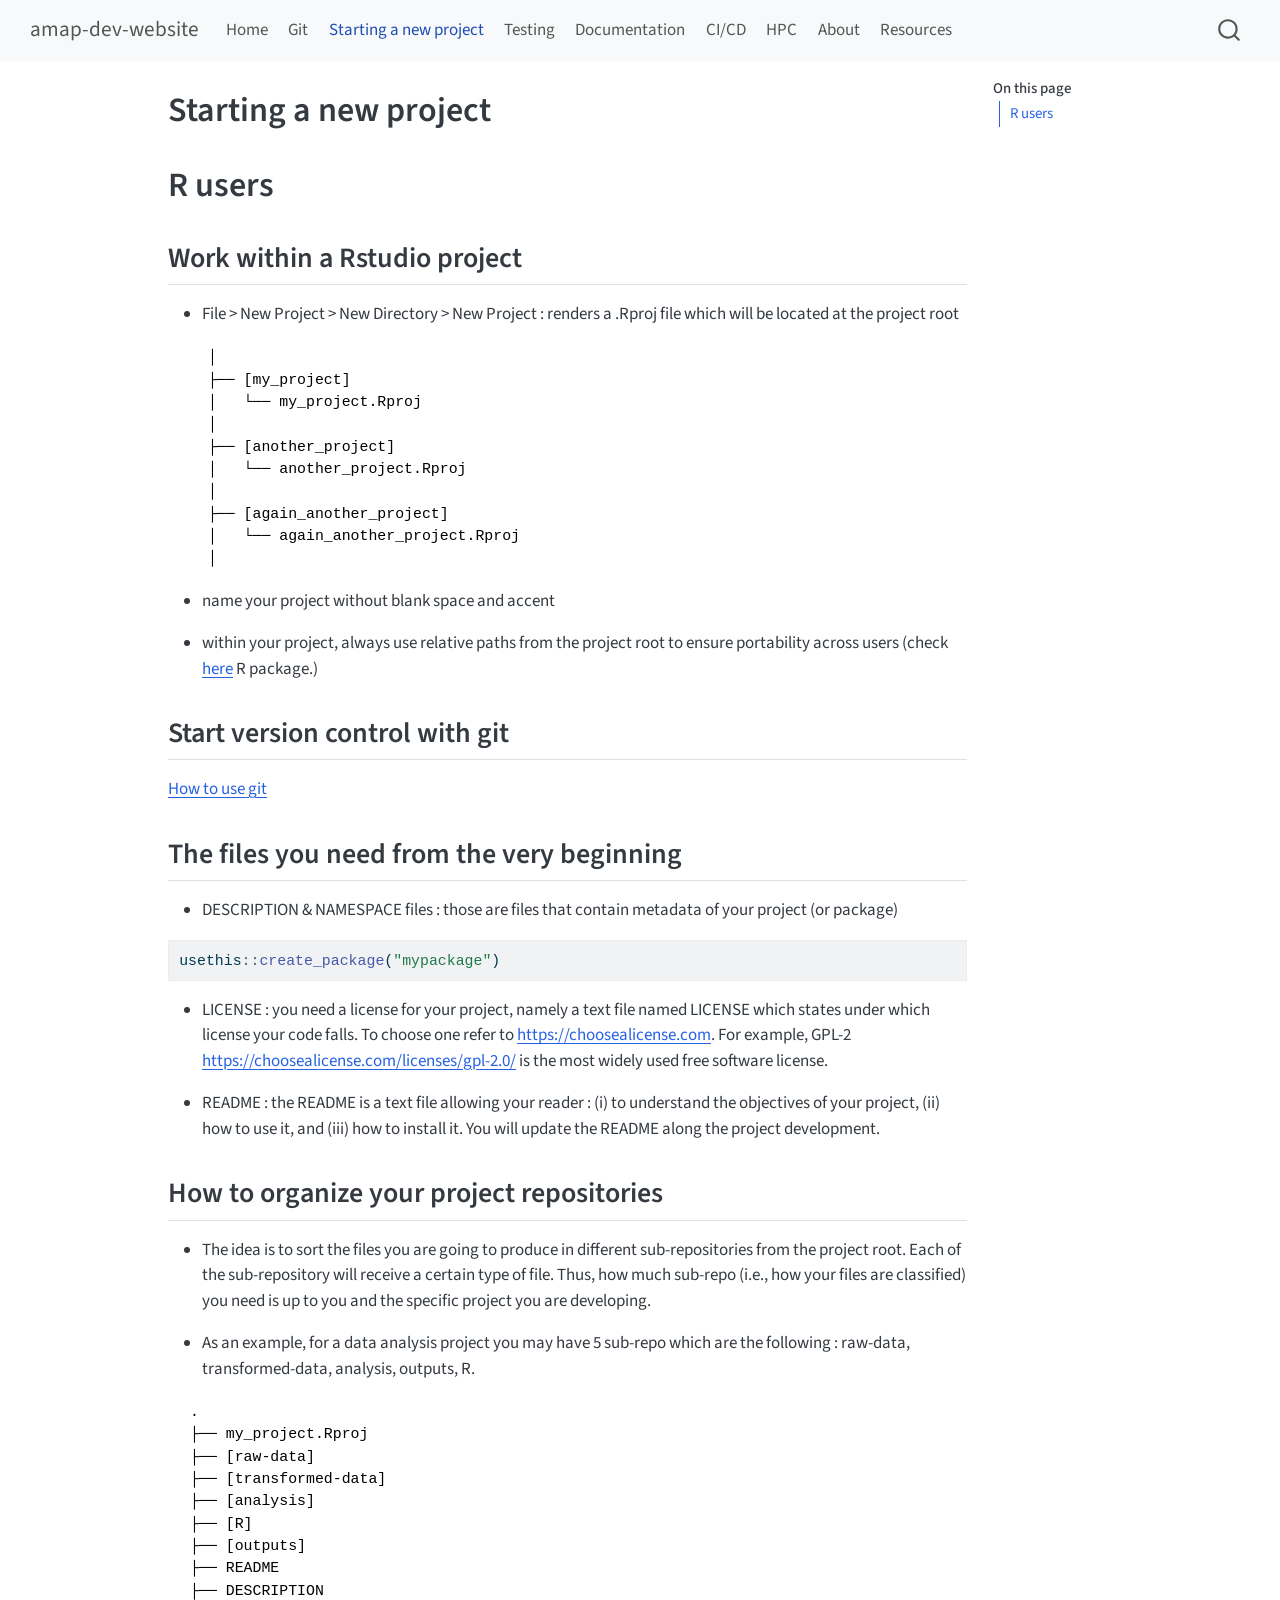
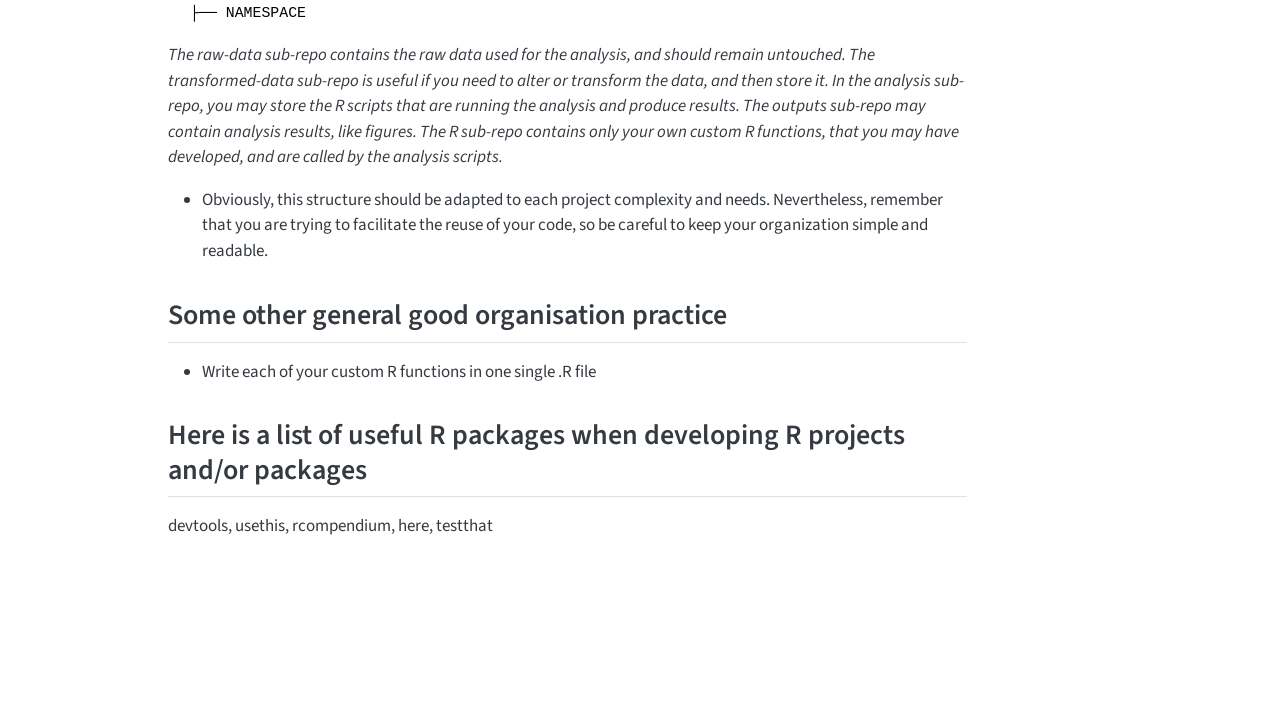
==== index.html @ e0c69004 "Built site for gh-pages" ====
<html xmlns="http://www.w3.org/1999/xhtml">    
  <head>      
    <title>Redirect to src/starting_project.html</title>      
    <meta http-equiv="refresh" content="0;URL='src/starting_project.html'" />    
  </head>    
  <body> 
  </body>  
</html>
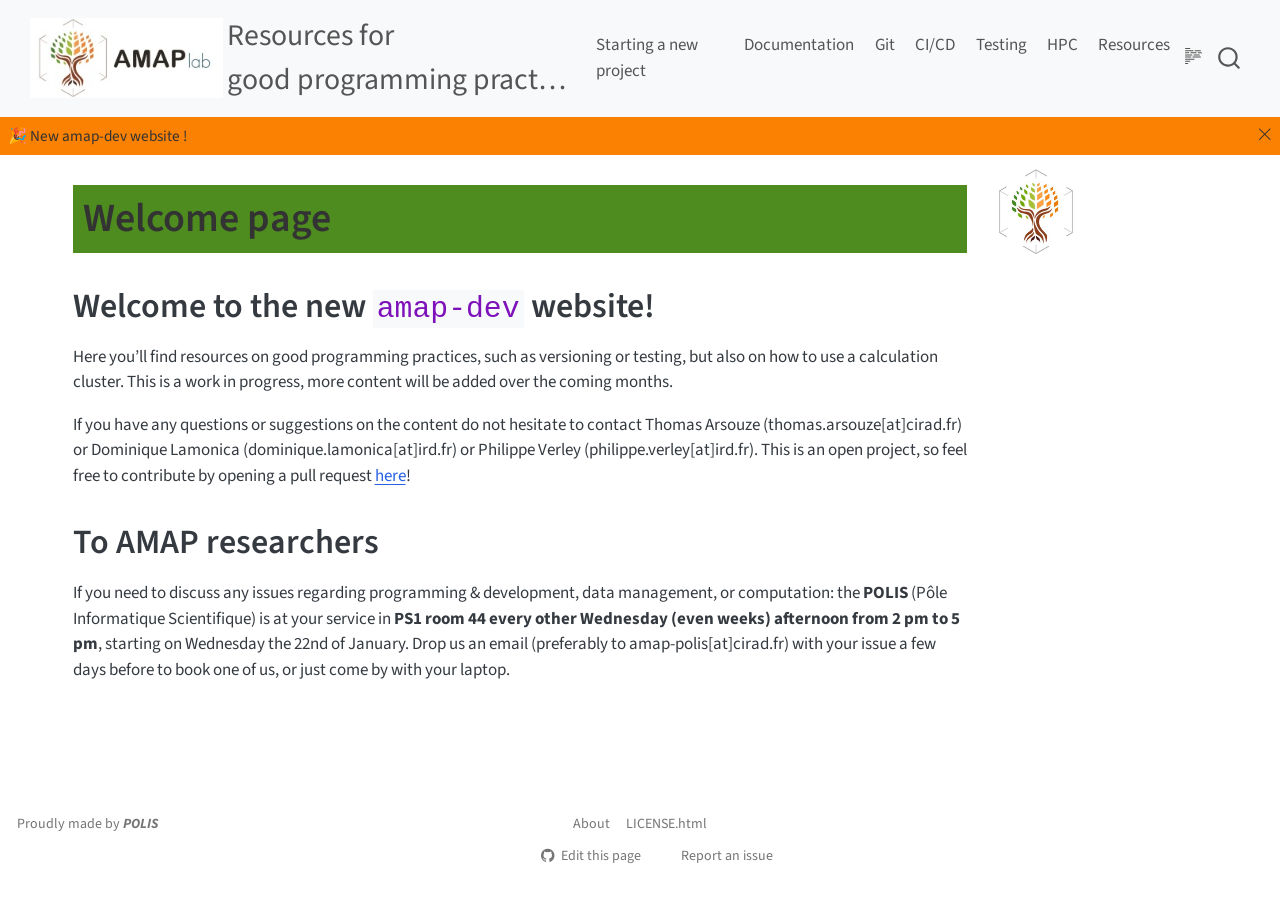
==== commit 059955f4: "Built site for gh-pages" ====
--- a/index.html
+++ b/index.html
@@ -1,8 +1,628 @@
-<html xmlns="http://www.w3.org/1999/xhtml">    
-  <head>      
-    <title>Redirect to src/starting_project.html</title>      
-    <meta http-equiv="refresh" content="0;URL='src/starting_project.html'" />    
-  </head>    
-  <body> 
-  </body>  
-</html>     
+<!DOCTYPE html>
+<html xmlns="http://www.w3.org/1999/xhtml" lang="en" xml:lang="en"><head>
+
+<meta charset="utf-8">
+<meta name="generator" content="quarto-1.6.40">
+
+<meta name="viewport" content="width=device-width, initial-scale=1.0, user-scalable=yes">
+
+
+<title>Welcome page – Resources for \
+good programming practices</title>
+<style>
+code{white-space: pre-wrap;}
+span.smallcaps{font-variant: small-caps;}
+div.columns{display: flex; gap: min(4vw, 1.5em);}
+div.column{flex: auto; overflow-x: auto;}
+div.hanging-indent{margin-left: 1.5em; text-indent: -1.5em;}
+ul.task-list{list-style: none;}
+ul.task-list li input[type="checkbox"] {
+  width: 0.8em;
+  margin: 0 0.8em 0.2em -1em; /* quarto-specific, see https://github.com/quarto-dev/quarto-cli/issues/4556 */ 
+  vertical-align: middle;
+}
+</style>
+
+
+<script src="site_libs/quarto-nav/quarto-nav.js"></script>
+<script src="site_libs/quarto-nav/headroom.min.js"></script>
+<script src="site_libs/clipboard/clipboard.min.js"></script>
+<script src="site_libs/quarto-search/autocomplete.umd.js"></script>
+<script src="site_libs/quarto-search/fuse.min.js"></script>
+<script src="site_libs/quarto-search/quarto-search.js"></script>
+<meta name="quarto:offset" content="./">
+<link href=".//src/logo_amap3.jpg" rel="icon" type="image/jpeg">
+<script src="site_libs/quarto-html/quarto.js"></script>
+<script src="site_libs/quarto-html/popper.min.js"></script>
+<script src="site_libs/quarto-html/tippy.umd.min.js"></script>
+<script src="site_libs/quarto-html/anchor.min.js"></script>
+<link href="site_libs/quarto-html/tippy.css" rel="stylesheet">
+<link href="site_libs/quarto-html/quarto-syntax-highlighting-549806ee2085284f45b00abea8c6df48.css" rel="stylesheet" id="quarto-text-highlighting-styles">
+<script src="site_libs/bootstrap/bootstrap.min.js"></script>
+<link href="site_libs/bootstrap/bootstrap-icons.css" rel="stylesheet">
+<link href="site_libs/bootstrap/bootstrap-c75bcb89907db7808f0349b764a1a524.min.css" rel="stylesheet" append-hash="true" id="quarto-bootstrap" data-mode="light">
+<script id="quarto-search-options" type="application/json">{
+  "location": "navbar",
+  "copy-button": false,
+  "collapse-after": 3,
+  "panel-placement": "end",
+  "type": "overlay",
+  "limit": 50,
+  "keyboard-shortcut": [
+    "f",
+    "/",
+    "s"
+  ],
+  "language": {
+    "search-no-results-text": "No results",
+    "search-matching-documents-text": "matching documents",
+    "search-copy-link-title": "Copy link to search",
+    "search-hide-matches-text": "Hide additional matches",
+    "search-more-match-text": "more match in this document",
+    "search-more-matches-text": "more matches in this document",
+    "search-clear-button-title": "Clear",
+    "search-text-placeholder": "",
+    "search-detached-cancel-button-title": "Cancel",
+    "search-submit-button-title": "Submit",
+    "search-label": "Search"
+  }
+}</script>
+
+
+<link rel="stylesheet" href="styles.css">
+</head>
+
+<body class="nav-fixed">
+
+<div id="quarto-search-results"></div>
+  <header id="quarto-header" class="headroom fixed-top">
+    <nav class="navbar navbar-expand-lg " data-bs-theme="dark">
+      <div class="navbar-container container-fluid">
+      <div class="navbar-brand-container mx-auto">
+    <a href="./index.html" class="navbar-brand navbar-brand-logo">
+    <img src="./src/logo_amap1.jpg" alt="" class="navbar-logo">
+    </a>
+    <a class="navbar-brand" href="./index.html">
+    <span class="navbar-title">Resources for<br>
+good programming practices</span>
+    </a>
+  </div>
+            <div id="quarto-search" class="" title="Search"></div>
+          <button class="navbar-toggler" type="button" data-bs-toggle="collapse" data-bs-target="#navbarCollapse" aria-controls="navbarCollapse" role="menu" aria-expanded="false" aria-label="Toggle navigation" onclick="if (window.quartoToggleHeadroom) { window.quartoToggleHeadroom(); }">
+  <span class="navbar-toggler-icon"></span>
+</button>
+          <div class="collapse navbar-collapse" id="navbarCollapse">
+            <ul class="navbar-nav navbar-nav-scroll ms-auto">
+  <li class="nav-item">
+    <a class="nav-link" href="./src/starting_project.html"> 
+<span class="menu-text">Starting a new project</span></a>
+  </li>  
+  <li class="nav-item">
+    <a class="nav-link" href="./src/documentation.html"> 
+<span class="menu-text">Documentation</span></a>
+  </li>  
+  <li class="nav-item">
+    <a class="nav-link" href="./src/git.html"> 
+<span class="menu-text">Git</span></a>
+  </li>  
+  <li class="nav-item">
+    <a class="nav-link" href="./src/ci_cd.html"> 
+<span class="menu-text">CI/CD</span></a>
+  </li>  
+  <li class="nav-item">
+    <a class="nav-link" href="./src/testing.html"> 
+<span class="menu-text">Testing</span></a>
+  </li>  
+  <li class="nav-item">
+    <a class="nav-link" href="./src/hpc.html"> 
+<span class="menu-text">HPC</span></a>
+  </li>  
+  <li class="nav-item">
+    <a class="nav-link" href="./src/resources.html"> 
+<span class="menu-text">Resources</span></a>
+  </li>  
+</ul>
+          </div> <!-- /navcollapse -->
+            <div class="quarto-navbar-tools">
+  <a href="" class="quarto-reader-toggle quarto-navigation-tool px-1" onclick="window.quartoToggleReader(); return false;" title="Toggle reader mode">
+  <div class="quarto-reader-toggle-btn">
+  <i class="bi"></i>
+  </div>
+</a>
+</div>
+      </div> <!-- /container-fluid -->
+    </nav>
+  <div id="quarto-announcement" data-announcement-id="b002af54c7555f7f28fc4027c1add4d9" class="alert alert-primary hidden"><div class="quarto-announcement-content">
+<p>🎉 New amap-dev website !</p>
+</div><i class="bi bi-x-lg quarto-announcement-action"></i></div>
+</header>
+<!-- content -->
+<div id="quarto-content" class="quarto-container page-columns page-rows-contents page-layout-full page-navbar">
+<!-- sidebar -->
+<!-- margin-sidebar -->
+    <div id="quarto-margin-sidebar" class="sidebar margin-sidebar">
+    <div class="quarto-margin-footer"><div class="margin-footer-item">
+<p><img src="./src/logo_amap3.jpg" class="img-fluid" style="width:40.0%"></p>
+</div></div></div>
+<!-- main -->
+<main class="content column-page-left" id="quarto-document-content">
+
+<header id="title-block-header" class="quarto-title-block default">
+<div class="quarto-title">
+<h1 class="title">Welcome page</h1>
+</div>
+
+
+
+<div class="quarto-title-meta column-page-left">
+
+    
+  
+    
+  </div>
+  
+
+
+</header>
+
+
+<section id="welcome-to-the-new-amap-dev-website" class="level1">
+<h1>Welcome to the new <code>amap-dev</code> website!</h1>
+<p>Here you’ll find resources on good programming practices, such as versioning or testing, but also on how to use a calculation cluster. This is a work in progress, more content will be added over the coming months.</p>
+<p>If you have any questions or suggestions on the content do not hesitate to contact Thomas Arsouze (thomas.arsouze[at]cirad.fr) or Dominique Lamonica (dominique.lamonica[at]ird.fr) or Philippe Verley (philippe.verley[at]ird.fr). This is an open project, so feel free to contribute by opening a pull request <a href="https://github.com/umr-amap/amap-dev-website/pulls">here</a>!</p>
+</section>
+<section id="to-amap-researchers" class="level1">
+<h1>To AMAP researchers</h1>
+<p>If you need to discuss any issues regarding programming &amp; development, data management, or computation: the <strong>POLIS</strong> (Pôle Informatique Scientifique) is at your service in <strong>PS1 room 44 every other Wednesday (even weeks) afternoon from 2 pm to 5 pm</strong>, starting on Wednesday the 22nd of January. Drop us an email (preferably to amap-polis[at]cirad.fr) with your issue a few days before to book one of us, or just come by with your laptop.</p>
+
+
+</section>
+
+<a onclick="window.scrollTo(0, 0); return false;" role="button" id="quarto-back-to-top"><i class="bi bi-arrow-up"></i> Back to top</a></main> <!-- /main -->
+<script id="quarto-html-after-body" type="application/javascript">
+window.document.addEventListener("DOMContentLoaded", function (event) {
+  const toggleBodyColorMode = (bsSheetEl) => {
+    const mode = bsSheetEl.getAttribute("data-mode");
+    const bodyEl = window.document.querySelector("body");
+    if (mode === "dark") {
+      bodyEl.classList.add("quarto-dark");
+      bodyEl.classList.remove("quarto-light");
+    } else {
+      bodyEl.classList.add("quarto-light");
+      bodyEl.classList.remove("quarto-dark");
+    }
+  }
+  const toggleBodyColorPrimary = () => {
+    const bsSheetEl = window.document.querySelector("link#quarto-bootstrap");
+    if (bsSheetEl) {
+      toggleBodyColorMode(bsSheetEl);
+    }
+  }
+  toggleBodyColorPrimary();  
+  const icon = "";
+  const anchorJS = new window.AnchorJS();
+  anchorJS.options = {
+    placement: 'right',
+    icon: icon
+  };
+  anchorJS.add('.anchored');
+  const isCodeAnnotation = (el) => {
+    for (const clz of el.classList) {
+      if (clz.startsWith('code-annotation-')) {                     
+        return true;
+      }
+    }
+    return false;
+  }
+  const onCopySuccess = function(e) {
+    // button target
+    const button = e.trigger;
+    // don't keep focus
+    button.blur();
+    // flash "checked"
+    button.classList.add('code-copy-button-checked');
+    var currentTitle = button.getAttribute("title");
+    button.setAttribute("title", "Copied!");
+    let tooltip;
+    if (window.bootstrap) {
+      button.setAttribute("data-bs-toggle", "tooltip");
+      button.setAttribute("data-bs-placement", "left");
+      button.setAttribute("data-bs-title", "Copied!");
+      tooltip = new bootstrap.Tooltip(button, 
+        { trigger: "manual", 
+          customClass: "code-copy-button-tooltip",
+          offset: [0, -8]});
+      tooltip.show();    
+    }
+    setTimeout(function() {
+      if (tooltip) {
+        tooltip.hide();
+        button.removeAttribute("data-bs-title");
+        button.removeAttribute("data-bs-toggle");
+        button.removeAttribute("data-bs-placement");
+      }
+      button.setAttribute("title", currentTitle);
+      button.classList.remove('code-copy-button-checked');
+    }, 1000);
+    // clear code selection
+    e.clearSelection();
+  }
+  const getTextToCopy = function(trigger) {
+      const codeEl = trigger.previousElementSibling.cloneNode(true);
+      for (const childEl of codeEl.children) {
+        if (isCodeAnnotation(childEl)) {
+          childEl.remove();
+        }
+      }
+      return codeEl.innerText;
+  }
+  const clipboard = new window.ClipboardJS('.code-copy-button:not([data-in-quarto-modal])', {
+    text: getTextToCopy
+  });
+  clipboard.on('success', onCopySuccess);
+  if (window.document.getElementById('quarto-embedded-source-code-modal')) {
+    const clipboardModal = new window.ClipboardJS('.code-copy-button[data-in-quarto-modal]', {
+      text: getTextToCopy,
+      container: window.document.getElementById('quarto-embedded-source-code-modal')
+    });
+    clipboardModal.on('success', onCopySuccess);
+  }
+    var localhostRegex = new RegExp(/^(?:http|https):\/\/localhost\:?[0-9]*\//);
+    var mailtoRegex = new RegExp(/^mailto:/);
+      var filterRegex = new RegExp("https:\/\/umr-amap\.github\.io\/amap-dev-website\/");
+    var isInternal = (href) => {
+        return filterRegex.test(href) || localhostRegex.test(href) || mailtoRegex.test(href);
+    }
+    // Inspect non-navigation links and adorn them if external
+ 	var links = window.document.querySelectorAll('a[href]:not(.nav-link):not(.navbar-brand):not(.toc-action):not(.sidebar-link):not(.sidebar-item-toggle):not(.pagination-link):not(.no-external):not([aria-hidden]):not(.dropdown-item):not(.quarto-navigation-tool):not(.about-link)');
+    for (var i=0; i<links.length; i++) {
+      const link = links[i];
+      if (!isInternal(link.href)) {
+        // undo the damage that might have been done by quarto-nav.js in the case of
+        // links that we want to consider external
+        if (link.dataset.originalHref !== undefined) {
+          link.href = link.dataset.originalHref;
+        }
+      }
+    }
+  function tippyHover(el, contentFn, onTriggerFn, onUntriggerFn) {
+    const config = {
+      allowHTML: true,
+      maxWidth: 500,
+      delay: 100,
+      arrow: false,
+      appendTo: function(el) {
+          return el.parentElement;
+      },
+      interactive: true,
+      interactiveBorder: 10,
+      theme: 'quarto',
+      placement: 'bottom-start',
+    };
+    if (contentFn) {
+      config.content = contentFn;
+    }
+    if (onTriggerFn) {
+      config.onTrigger = onTriggerFn;
+    }
+    if (onUntriggerFn) {
+      config.onUntrigger = onUntriggerFn;
+    }
+    window.tippy(el, config); 
+  }
+  const noterefs = window.document.querySelectorAll('a[role="doc-noteref"]');
+  for (var i=0; i<noterefs.length; i++) {
+    const ref = noterefs[i];
+    tippyHover(ref, function() {
+      // use id or data attribute instead here
+      let href = ref.getAttribute('data-footnote-href') || ref.getAttribute('href');
+      try { href = new URL(href).hash; } catch {}
+      const id = href.replace(/^#\/?/, "");
+      const note = window.document.getElementById(id);
+      if (note) {
+        return note.innerHTML;
+      } else {
+        return "";
+      }
+    });
+  }
+  const xrefs = window.document.querySelectorAll('a.quarto-xref');
+  const processXRef = (id, note) => {
+    // Strip column container classes
+    const stripColumnClz = (el) => {
+      el.classList.remove("page-full", "page-columns");
+      if (el.children) {
+        for (const child of el.children) {
+          stripColumnClz(child);
+        }
+      }
+    }
+    stripColumnClz(note)
+    if (id === null || id.startsWith('sec-')) {
+      // Special case sections, only their first couple elements
+      const container = document.createElement("div");
+      if (note.children && note.children.length > 2) {
+        container.appendChild(note.children[0].cloneNode(true));
+        for (let i = 1; i < note.children.length; i++) {
+          const child = note.children[i];
+          if (child.tagName === "P" && child.innerText === "") {
+            continue;
+          } else {
+            container.appendChild(child.cloneNode(true));
+            break;
+          }
+        }
+        if (window.Quarto?.typesetMath) {
+          window.Quarto.typesetMath(container);
+        }
+        return container.innerHTML
+      } else {
+        if (window.Quarto?.typesetMath) {
+          window.Quarto.typesetMath(note);
+        }
+        return note.innerHTML;
+      }
+    } else {
+      // Remove any anchor links if they are present
+      const anchorLink = note.querySelector('a.anchorjs-link');
+      if (anchorLink) {
+        anchorLink.remove();
+      }
+      if (window.Quarto?.typesetMath) {
+        window.Quarto.typesetMath(note);
+      }
+      if (note.classList.contains("callout")) {
+        return note.outerHTML;
+      } else {
+        return note.innerHTML;
+      }
+    }
+  }
+  for (var i=0; i<xrefs.length; i++) {
+    const xref = xrefs[i];
+    tippyHover(xref, undefined, function(instance) {
+      instance.disable();
+      let url = xref.getAttribute('href');
+      let hash = undefined; 
+      if (url.startsWith('#')) {
+        hash = url;
+      } else {
+        try { hash = new URL(url).hash; } catch {}
+      }
+      if (hash) {
+        const id = hash.replace(/^#\/?/, "");
+        const note = window.document.getElementById(id);
+        if (note !== null) {
+          try {
+            const html = processXRef(id, note.cloneNode(true));
+            instance.setContent(html);
+          } finally {
+            instance.enable();
+            instance.show();
+          }
+        } else {
+          // See if we can fetch this
+          fetch(url.split('#')[0])
+          .then(res => res.text())
+          .then(html => {
+            const parser = new DOMParser();
+            const htmlDoc = parser.parseFromString(html, "text/html");
+            const note = htmlDoc.getElementById(id);
+            if (note !== null) {
+              const html = processXRef(id, note);
+              instance.setContent(html);
+            } 
+          }).finally(() => {
+            instance.enable();
+            instance.show();
+          });
+        }
+      } else {
+        // See if we can fetch a full url (with no hash to target)
+        // This is a special case and we should probably do some content thinning / targeting
+        fetch(url)
+        .then(res => res.text())
+        .then(html => {
+          const parser = new DOMParser();
+          const htmlDoc = parser.parseFromString(html, "text/html");
+          const note = htmlDoc.querySelector('main.content');
+          if (note !== null) {
+            // This should only happen for chapter cross references
+            // (since there is no id in the URL)
+            // remove the first header
+            if (note.children.length > 0 && note.children[0].tagName === "HEADER") {
+              note.children[0].remove();
+            }
+            const html = processXRef(null, note);
+            instance.setContent(html);
+          } 
+        }).finally(() => {
+          instance.enable();
+          instance.show();
+        });
+      }
+    }, function(instance) {
+    });
+  }
+      let selectedAnnoteEl;
+      const selectorForAnnotation = ( cell, annotation) => {
+        let cellAttr = 'data-code-cell="' + cell + '"';
+        let lineAttr = 'data-code-annotation="' +  annotation + '"';
+        const selector = 'span[' + cellAttr + '][' + lineAttr + ']';
+        return selector;
+      }
+      const selectCodeLines = (annoteEl) => {
+        const doc = window.document;
+        const targetCell = annoteEl.getAttribute("data-target-cell");
+        const targetAnnotation = annoteEl.getAttribute("data-target-annotation");
+        const annoteSpan = window.document.querySelector(selectorForAnnotation(targetCell, targetAnnotation));
+        const lines = annoteSpan.getAttribute("data-code-lines").split(",");
+        const lineIds = lines.map((line) => {
+          return targetCell + "-" + line;
+        })
+        let top = null;
+        let height = null;
+        let parent = null;
+        if (lineIds.length > 0) {
+            //compute the position of the single el (top and bottom and make a div)
+            const el = window.document.getElementById(lineIds[0]);
+            top = el.offsetTop;
+            height = el.offsetHeight;
+            parent = el.parentElement.parentElement;
+          if (lineIds.length > 1) {
+            const lastEl = window.document.getElementById(lineIds[lineIds.length - 1]);
+            const bottom = lastEl.offsetTop + lastEl.offsetHeight;
+            height = bottom - top;
+          }
+          if (top !== null && height !== null && parent !== null) {
+            // cook up a div (if necessary) and position it 
+            let div = window.document.getElementById("code-annotation-line-highlight");
+            if (div === null) {
+              div = window.document.createElement("div");
+              div.setAttribute("id", "code-annotation-line-highlight");
+              div.style.position = 'absolute';
+              parent.appendChild(div);
+            }
+            div.style.top = top - 2 + "px";
+            div.style.height = height + 4 + "px";
+            div.style.left = 0;
+            let gutterDiv = window.document.getElementById("code-annotation-line-highlight-gutter");
+            if (gutterDiv === null) {
+              gutterDiv = window.document.createElement("div");
+              gutterDiv.setAttribute("id", "code-annotation-line-highlight-gutter");
+              gutterDiv.style.position = 'absolute';
+              const codeCell = window.document.getElementById(targetCell);
+              const gutter = codeCell.querySelector('.code-annotation-gutter');
+              gutter.appendChild(gutterDiv);
+            }
+            gutterDiv.style.top = top - 2 + "px";
+            gutterDiv.style.height = height + 4 + "px";
+          }
+          selectedAnnoteEl = annoteEl;
+        }
+      };
+      const unselectCodeLines = () => {
+        const elementsIds = ["code-annotation-line-highlight", "code-annotation-line-highlight-gutter"];
+        elementsIds.forEach((elId) => {
+          const div = window.document.getElementById(elId);
+          if (div) {
+            div.remove();
+          }
+        });
+        selectedAnnoteEl = undefined;
+      };
+        // Handle positioning of the toggle
+    window.addEventListener(
+      "resize",
+      throttle(() => {
+        elRect = undefined;
+        if (selectedAnnoteEl) {
+          selectCodeLines(selectedAnnoteEl);
+        }
+      }, 10)
+    );
+    function throttle(fn, ms) {
+    let throttle = false;
+    let timer;
+      return (...args) => {
+        if(!throttle) { // first call gets through
+            fn.apply(this, args);
+            throttle = true;
+        } else { // all the others get throttled
+            if(timer) clearTimeout(timer); // cancel #2
+            timer = setTimeout(() => {
+              fn.apply(this, args);
+              timer = throttle = false;
+            }, ms);
+        }
+      };
+    }
+      // Attach click handler to the DT
+      const annoteDls = window.document.querySelectorAll('dt[data-target-cell]');
+      for (const annoteDlNode of annoteDls) {
+        annoteDlNode.addEventListener('click', (event) => {
+          const clickedEl = event.target;
+          if (clickedEl !== selectedAnnoteEl) {
+            unselectCodeLines();
+            const activeEl = window.document.querySelector('dt[data-target-cell].code-annotation-active');
+            if (activeEl) {
+              activeEl.classList.remove('code-annotation-active');
+            }
+            selectCodeLines(clickedEl);
+            clickedEl.classList.add('code-annotation-active');
+          } else {
+            // Unselect the line
+            unselectCodeLines();
+            clickedEl.classList.remove('code-annotation-active');
+          }
+        });
+      }
+  const findCites = (el) => {
+    const parentEl = el.parentElement;
+    if (parentEl) {
+      const cites = parentEl.dataset.cites;
+      if (cites) {
+        return {
+          el,
+          cites: cites.split(' ')
+        };
+      } else {
+        return findCites(el.parentElement)
+      }
+    } else {
+      return undefined;
+    }
+  };
+  var bibliorefs = window.document.querySelectorAll('a[role="doc-biblioref"]');
+  for (var i=0; i<bibliorefs.length; i++) {
+    const ref = bibliorefs[i];
+    const citeInfo = findCites(ref);
+    if (citeInfo) {
+      tippyHover(citeInfo.el, function() {
+        var popup = window.document.createElement('div');
+        citeInfo.cites.forEach(function(cite) {
+          var citeDiv = window.document.createElement('div');
+          citeDiv.classList.add('hanging-indent');
+          citeDiv.classList.add('csl-entry');
+          var biblioDiv = window.document.getElementById('ref-' + cite);
+          if (biblioDiv) {
+            citeDiv.innerHTML = biblioDiv.innerHTML;
+          }
+          popup.appendChild(citeDiv);
+        });
+        return popup.innerHTML;
+      });
+    }
+  }
+});
+</script>
+</div> <!-- /content -->
+<footer class="footer">
+  <div class="nav-footer">
+    <div class="nav-footer-left">
+<p>Proudly made by <strong><em>POLIS</em></strong></p>
+</div>   
+    <div class="nav-footer-center">
+      <ul class="footer-items list-unstyled">
+    <li class="nav-item">
+    <a class="nav-link" href="./src/about.html">
+<p>About</p>
+</a>
+  </li>  
+    <li class="nav-item">
+    <a class="nav-link" href="./LICENSE.html">
+<p>LICENSE.html</p>
+</a>
+  </li>  
+</ul>
+    <div class="toc-actions"><ul><li><a href="https://github.com/umr-amap/amap-dev-website/edit/main/index.qmd" class="toc-action"><i class="bi bi-github"></i>Edit this page</a></li><li><a href="https://github.com/umr-amap/amap-dev-website/issues" class="toc-action"><i class="bi empty"></i>Report an issue</a></li></ul></div></div>
+    <div class="nav-footer-right">
+      &nbsp;
+    </div>
+  </div>
+</footer>
+
+
+
+
+</body></html>
--- a/site_libs/quarto-html/tippy.css
+++ b/site_libs/quarto-html/tippy.css
@@ -0,0 +1 @@
+.tippy-box[data-animation=fade][data-state=hidden]{opacity:0}[data-tippy-root]{max-width:calc(100vw - 10px)}.tippy-box{position:relative;background-color:#333;color:#fff;border-radius:4px;font-size:14px;line-height:1.4;white-space:normal;outline:0;transition-property:transform,visibility,opacity}.tippy-box[data-placement^=top]>.tippy-arrow{bottom:0}.tippy-box[data-placement^=top]>.tippy-arrow:before{bottom:-7px;left:0;border-width:8px 8px 0;border-top-color:initial;transform-origin:center top}.tippy-box[data-placement^=bottom]>.tippy-arrow{top:0}.tippy-box[data-placement^=bottom]>.tippy-arrow:before{top:-7px;left:0;border-width:0 8px 8px;border-bottom-color:initial;transform-origin:center bottom}.tippy-box[data-placement^=left]>.tippy-arrow{right:0}.tippy-box[data-placement^=left]>.tippy-arrow:before{border-width:8px 0 8px 8px;border-left-color:initial;right:-7px;transform-origin:center left}.tippy-box[data-placement^=right]>.tippy-arrow{left:0}.tippy-box[data-placement^=right]>.tippy-arrow:before{left:-7px;border-width:8px 8px 8px 0;border-right-color:initial;transform-origin:center right}.tippy-box[data-inertia][data-state=visible]{transition-timing-function:cubic-bezier(.54,1.5,.38,1.11)}.tippy-arrow{width:16px;height:16px;color:#333}.tippy-arrow:before{content:"";position:absolute;border-color:transparent;border-style:solid}.tippy-content{position:relative;padding:5px 9px;z-index:1}
--- a/site_libs/quarto-html/quarto-syntax-highlighting-549806ee2085284f45b00abea8c6df48.css
+++ b/site_libs/quarto-html/quarto-syntax-highlighting-549806ee2085284f45b00abea8c6df48.css
@@ -0,0 +1,205 @@
+/* quarto syntax highlight colors */
+:root {
+  --quarto-hl-ot-color: #003B4F;
+  --quarto-hl-at-color: #657422;
+  --quarto-hl-ss-color: #20794D;
+  --quarto-hl-an-color: #5E5E5E;
+  --quarto-hl-fu-color: #4758AB;
+  --quarto-hl-st-color: #20794D;
+  --quarto-hl-cf-color: #003B4F;
+  --quarto-hl-op-color: #5E5E5E;
+  --quarto-hl-er-color: #AD0000;
+  --quarto-hl-bn-color: #AD0000;
+  --quarto-hl-al-color: #AD0000;
+  --quarto-hl-va-color: #111111;
+  --quarto-hl-bu-color: inherit;
+  --quarto-hl-ex-color: inherit;
+  --quarto-hl-pp-color: #AD0000;
+  --quarto-hl-in-color: #5E5E5E;
+  --quarto-hl-vs-color: #20794D;
+  --quarto-hl-wa-color: #5E5E5E;
+  --quarto-hl-do-color: #5E5E5E;
+  --quarto-hl-im-color: #00769E;
+  --quarto-hl-ch-color: #20794D;
+  --quarto-hl-dt-color: #AD0000;
+  --quarto-hl-fl-color: #AD0000;
+  --quarto-hl-co-color: #5E5E5E;
+  --quarto-hl-cv-color: #5E5E5E;
+  --quarto-hl-cn-color: #8f5902;
+  --quarto-hl-sc-color: #5E5E5E;
+  --quarto-hl-dv-color: #AD0000;
+  --quarto-hl-kw-color: #003B4F;
+}
+
+/* other quarto variables */
+:root {
+  --quarto-font-monospace: SFMono-Regular, Menlo, Monaco, Consolas, "Liberation Mono", "Courier New", monospace;
+}
+
+pre > code.sourceCode > span {
+  color: #003B4F;
+}
+
+code span {
+  color: #003B4F;
+}
+
+code.sourceCode > span {
+  color: #003B4F;
+}
+
+div.sourceCode,
+div.sourceCode pre.sourceCode {
+  color: #003B4F;
+}
+
+code span.ot {
+  color: #003B4F;
+  font-style: inherit;
+}
+
+code span.at {
+  color: #657422;
+  font-style: inherit;
+}
+
+code span.ss {
+  color: #20794D;
+  font-style: inherit;
+}
+
+code span.an {
+  color: #5E5E5E;
+  font-style: inherit;
+}
+
+code span.fu {
+  color: #4758AB;
+  font-style: inherit;
+}
+
+code span.st {
+  color: #20794D;
+  font-style: inherit;
+}
+
+code span.cf {
+  color: #003B4F;
+  font-weight: bold;
+  font-style: inherit;
+}
+
+code span.op {
+  color: #5E5E5E;
+  font-style: inherit;
+}
+
+code span.er {
+  color: #AD0000;
+  font-style: inherit;
+}
+
+code span.bn {
+  color: #AD0000;
+  font-style: inherit;
+}
+
+code span.al {
+  color: #AD0000;
+  font-style: inherit;
+}
+
+code span.va {
+  color: #111111;
+  font-style: inherit;
+}
+
+code span.bu {
+  font-style: inherit;
+}
+
+code span.ex {
+  font-style: inherit;
+}
+
+code span.pp {
+  color: #AD0000;
+  font-style: inherit;
+}
+
+code span.in {
+  color: #5E5E5E;
+  font-style: inherit;
+}
+
+code span.vs {
+  color: #20794D;
+  font-style: inherit;
+}
+
+code span.wa {
+  color: #5E5E5E;
+  font-style: italic;
+}
+
+code span.do {
+  color: #5E5E5E;
+  font-style: italic;
+}
+
+code span.im {
+  color: #00769E;
+  font-style: inherit;
+}
+
+code span.ch {
+  color: #20794D;
+  font-style: inherit;
+}
+
+code span.dt {
+  color: #AD0000;
+  font-style: inherit;
+}
+
+code span.fl {
+  color: #AD0000;
+  font-style: inherit;
+}
+
+code span.co {
+  color: #5E5E5E;
+  font-style: inherit;
+}
+
+code span.cv {
+  color: #5E5E5E;
+  font-style: italic;
+}
+
+code span.cn {
+  color: #8f5902;
+  font-style: inherit;
+}
+
+code span.sc {
+  color: #5E5E5E;
+  font-style: inherit;
+}
+
+code span.dv {
+  color: #AD0000;
+  font-style: inherit;
+}
+
+code span.kw {
+  color: #003B4F;
+  font-weight: bold;
+  font-style: inherit;
+}
+
+.prevent-inlining {
+  content: "</";
+}
+
+/*# sourceMappingURL=ae99138f4fbc2fb4c9f5e5cd69c22459.css.map */
--- a/styles.css
+++ b/styles.css
@@ -0,0 +1,18 @@
+/* css styles */
+.navbar-logo {
+    max-height: 80px;
+}
+.title {
+    background-color: #4e8c1f;
+    color: #333;
+    padding: 10px;
+    margin-bottom: 20px;
+    font-size: 40px;
+}
+.navbar {
+    --bs-navbar-brand-font-size: 1.75rem;
+}
+.alert-primary {
+    background-color: #fb8102;
+    color: #333;
+}
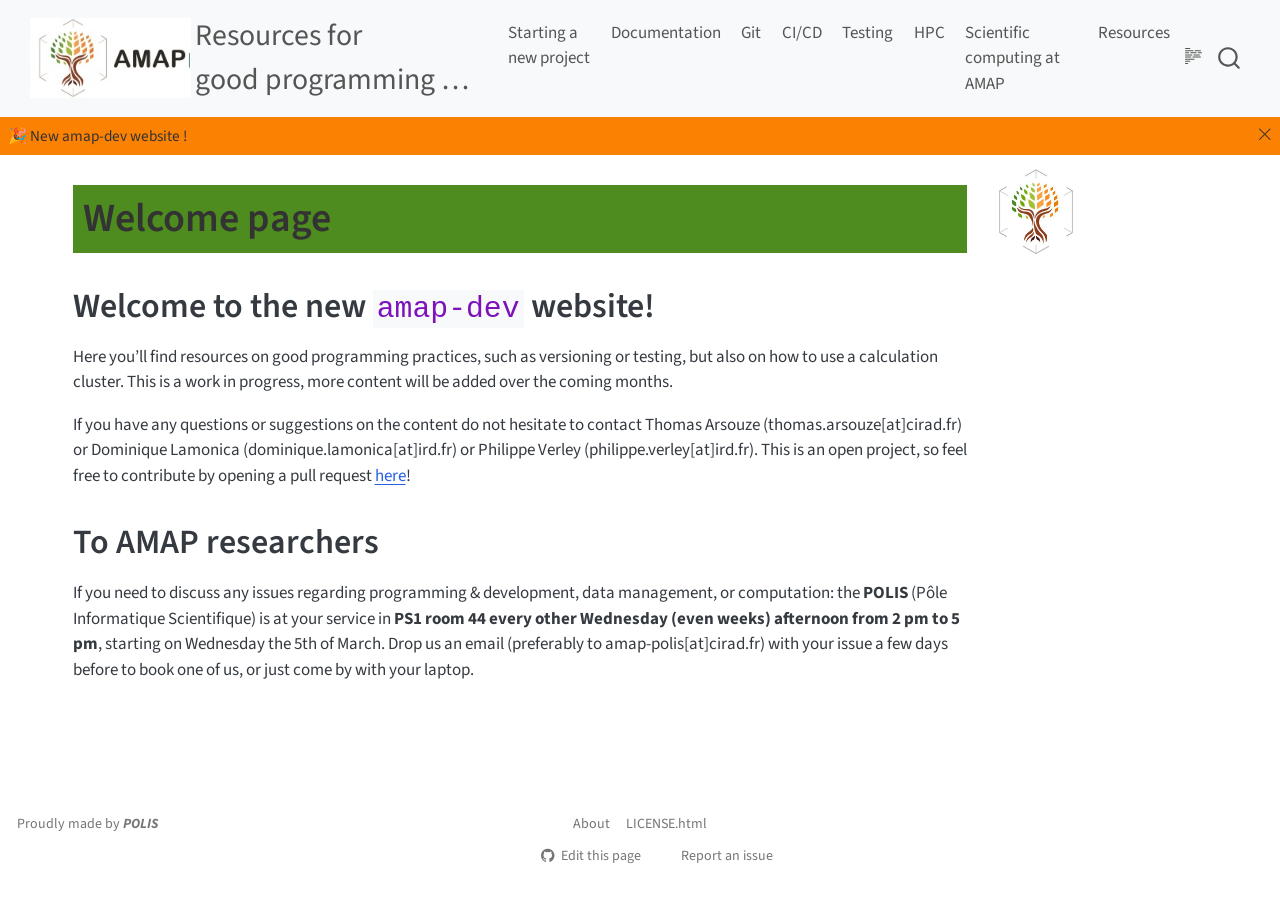
==== commit 0af959a2: "Built site for gh-pages" ====
--- a/index.html
+++ b/index.html
@@ -2,7 +2,7 @@
 <html xmlns="http://www.w3.org/1999/xhtml" lang="en" xml:lang="en"><head>
 
 <meta charset="utf-8">
-<meta name="generator" content="quarto-1.6.40">
+<meta name="generator" content="quarto-1.6.42">
 
 <meta name="viewport" content="width=device-width, initial-scale=1.0, user-scalable=yes">
 
@@ -31,16 +31,16 @@
 <script src="site_libs/quarto-search/fuse.min.js"></script>
 <script src="site_libs/quarto-search/quarto-search.js"></script>
 <meta name="quarto:offset" content="./">
-<link href=".//src/logo_amap3.jpg" rel="icon" type="image/jpeg">
+<link href=".//figures/logo_amap3.jpg" rel="icon" type="image/jpeg">
 <script src="site_libs/quarto-html/quarto.js"></script>
 <script src="site_libs/quarto-html/popper.min.js"></script>
 <script src="site_libs/quarto-html/tippy.umd.min.js"></script>
 <script src="site_libs/quarto-html/anchor.min.js"></script>
 <link href="site_libs/quarto-html/tippy.css" rel="stylesheet">
-<link href="site_libs/quarto-html/quarto-syntax-highlighting-549806ee2085284f45b00abea8c6df48.css" rel="stylesheet" id="quarto-text-highlighting-styles">
+<link href="site_libs/quarto-html/quarto-syntax-highlighting-2f5df379a58b258e96c21c0638c20c03.css" rel="stylesheet" id="quarto-text-highlighting-styles">
 <script src="site_libs/bootstrap/bootstrap.min.js"></script>
 <link href="site_libs/bootstrap/bootstrap-icons.css" rel="stylesheet">
-<link href="site_libs/bootstrap/bootstrap-c75bcb89907db7808f0349b764a1a524.min.css" rel="stylesheet" append-hash="true" id="quarto-bootstrap" data-mode="light">
+<link href="site_libs/bootstrap/bootstrap-8647a4a42273f773479d27c00df3f9ed.min.css" rel="stylesheet" append-hash="true" id="quarto-bootstrap" data-mode="light">
 <script id="quarto-search-options" type="application/json">{
   "location": "navbar",
   "copy-button": false,
@@ -80,7 +80,7 @@
       <div class="navbar-container container-fluid">
       <div class="navbar-brand-container mx-auto">
     <a href="./index.html" class="navbar-brand navbar-brand-logo">
-    <img src="./src/logo_amap1.jpg" alt="" class="navbar-logo">
+    <img src="./figures/logo_amap1.jpg" alt="" class="navbar-logo">
     </a>
     <a class="navbar-brand" href="./index.html">
     <span class="navbar-title">Resources for<br>
@@ -116,6 +116,10 @@
   <li class="nav-item">
     <a class="nav-link" href="./src/hpc.html"> 
 <span class="menu-text">HPC</span></a>
+  </li>  
+  <li class="nav-item">
+    <a class="nav-link" href="./src/amap.html"> 
+<span class="menu-text">Scientific computing at AMAP</span></a>
   </li>  
   <li class="nav-item">
     <a class="nav-link" href="./src/resources.html"> 
@@ -142,7 +146,7 @@
 <!-- margin-sidebar -->
     <div id="quarto-margin-sidebar" class="sidebar margin-sidebar">
     <div class="quarto-margin-footer"><div class="margin-footer-item">
-<p><img src="./src/logo_amap3.jpg" class="img-fluid" style="width:40.0%"></p>
+<p><img src="./figures/logo_amap3.jpg" class="img-fluid" style="width:40.0%"></p>
 </div></div></div>
 <!-- main -->
 <main class="content column-page-left" id="quarto-document-content">
@@ -173,7 +177,7 @@
 </section>
 <section id="to-amap-researchers" class="level1">
 <h1>To AMAP researchers</h1>
-<p>If you need to discuss any issues regarding programming &amp; development, data management, or computation: the <strong>POLIS</strong> (Pôle Informatique Scientifique) is at your service in <strong>PS1 room 44 every other Wednesday (even weeks) afternoon from 2 pm to 5 pm</strong>, starting on Wednesday the 22nd of January. Drop us an email (preferably to amap-polis[at]cirad.fr) with your issue a few days before to book one of us, or just come by with your laptop.</p>
+<p>If you need to discuss any issues regarding programming &amp; development, data management, or computation: the <strong>POLIS</strong> (Pôle Informatique Scientifique) is at your service in <strong>PS1 room 44 every other Wednesday (even weeks) afternoon from 2 pm to 5 pm</strong>, starting on Wednesday the 5th of March. Drop us an email (preferably to amap-polis[at]cirad.fr) with your issue a few days before to book one of us, or just come by with your laptop.</p>
 
 
 </section>
--- a/site_libs/quarto-html/quarto-syntax-highlighting-2f5df379a58b258e96c21c0638c20c03.css
+++ b/site_libs/quarto-html/quarto-syntax-highlighting-2f5df379a58b258e96c21c0638c20c03.css
@@ -0,0 +1,205 @@
+/* quarto syntax highlight colors */
+:root {
+  --quarto-hl-ot-color: #003B4F;
+  --quarto-hl-at-color: #657422;
+  --quarto-hl-ss-color: #20794D;
+  --quarto-hl-an-color: #5E5E5E;
+  --quarto-hl-fu-color: #4758AB;
+  --quarto-hl-st-color: #20794D;
+  --quarto-hl-cf-color: #003B4F;
+  --quarto-hl-op-color: #5E5E5E;
+  --quarto-hl-er-color: #AD0000;
+  --quarto-hl-bn-color: #AD0000;
+  --quarto-hl-al-color: #AD0000;
+  --quarto-hl-va-color: #111111;
+  --quarto-hl-bu-color: inherit;
+  --quarto-hl-ex-color: inherit;
+  --quarto-hl-pp-color: #AD0000;
+  --quarto-hl-in-color: #5E5E5E;
+  --quarto-hl-vs-color: #20794D;
+  --quarto-hl-wa-color: #5E5E5E;
+  --quarto-hl-do-color: #5E5E5E;
+  --quarto-hl-im-color: #00769E;
+  --quarto-hl-ch-color: #20794D;
+  --quarto-hl-dt-color: #AD0000;
+  --quarto-hl-fl-color: #AD0000;
+  --quarto-hl-co-color: #5E5E5E;
+  --quarto-hl-cv-color: #5E5E5E;
+  --quarto-hl-cn-color: #8f5902;
+  --quarto-hl-sc-color: #5E5E5E;
+  --quarto-hl-dv-color: #AD0000;
+  --quarto-hl-kw-color: #003B4F;
+}
+
+/* other quarto variables */
+:root {
+  --quarto-font-monospace: SFMono-Regular, Menlo, Monaco, Consolas, "Liberation Mono", "Courier New", monospace;
+}
+
+pre > code.sourceCode > span {
+  color: #003B4F;
+}
+
+code span {
+  color: #003B4F;
+}
+
+code.sourceCode > span {
+  color: #003B4F;
+}
+
+div.sourceCode,
+div.sourceCode pre.sourceCode {
+  color: #003B4F;
+}
+
+code span.ot {
+  color: #003B4F;
+  font-style: inherit;
+}
+
+code span.at {
+  color: #657422;
+  font-style: inherit;
+}
+
+code span.ss {
+  color: #20794D;
+  font-style: inherit;
+}
+
+code span.an {
+  color: #5E5E5E;
+  font-style: inherit;
+}
+
+code span.fu {
+  color: #4758AB;
+  font-style: inherit;
+}
+
+code span.st {
+  color: #20794D;
+  font-style: inherit;
+}
+
+code span.cf {
+  color: #003B4F;
+  font-weight: bold;
+  font-style: inherit;
+}
+
+code span.op {
+  color: #5E5E5E;
+  font-style: inherit;
+}
+
+code span.er {
+  color: #AD0000;
+  font-style: inherit;
+}
+
+code span.bn {
+  color: #AD0000;
+  font-style: inherit;
+}
+
+code span.al {
+  color: #AD0000;
+  font-style: inherit;
+}
+
+code span.va {
+  color: #111111;
+  font-style: inherit;
+}
+
+code span.bu {
+  font-style: inherit;
+}
+
+code span.ex {
+  font-style: inherit;
+}
+
+code span.pp {
+  color: #AD0000;
+  font-style: inherit;
+}
+
+code span.in {
+  color: #5E5E5E;
+  font-style: inherit;
+}
+
+code span.vs {
+  color: #20794D;
+  font-style: inherit;
+}
+
+code span.wa {
+  color: #5E5E5E;
+  font-style: italic;
+}
+
+code span.do {
+  color: #5E5E5E;
+  font-style: italic;
+}
+
+code span.im {
+  color: #00769E;
+  font-style: inherit;
+}
+
+code span.ch {
+  color: #20794D;
+  font-style: inherit;
+}
+
+code span.dt {
+  color: #AD0000;
+  font-style: inherit;
+}
+
+code span.fl {
+  color: #AD0000;
+  font-style: inherit;
+}
+
+code span.co {
+  color: #5E5E5E;
+  font-style: inherit;
+}
+
+code span.cv {
+  color: #5E5E5E;
+  font-style: italic;
+}
+
+code span.cn {
+  color: #8f5902;
+  font-style: inherit;
+}
+
+code span.sc {
+  color: #5E5E5E;
+  font-style: inherit;
+}
+
+code span.dv {
+  color: #AD0000;
+  font-style: inherit;
+}
+
+code span.kw {
+  color: #003B4F;
+  font-weight: bold;
+  font-style: inherit;
+}
+
+.prevent-inlining {
+  content: "</";
+}
+
+/*# sourceMappingURL=35eb38a806ee71ea6d2563be2308c832.css.map */
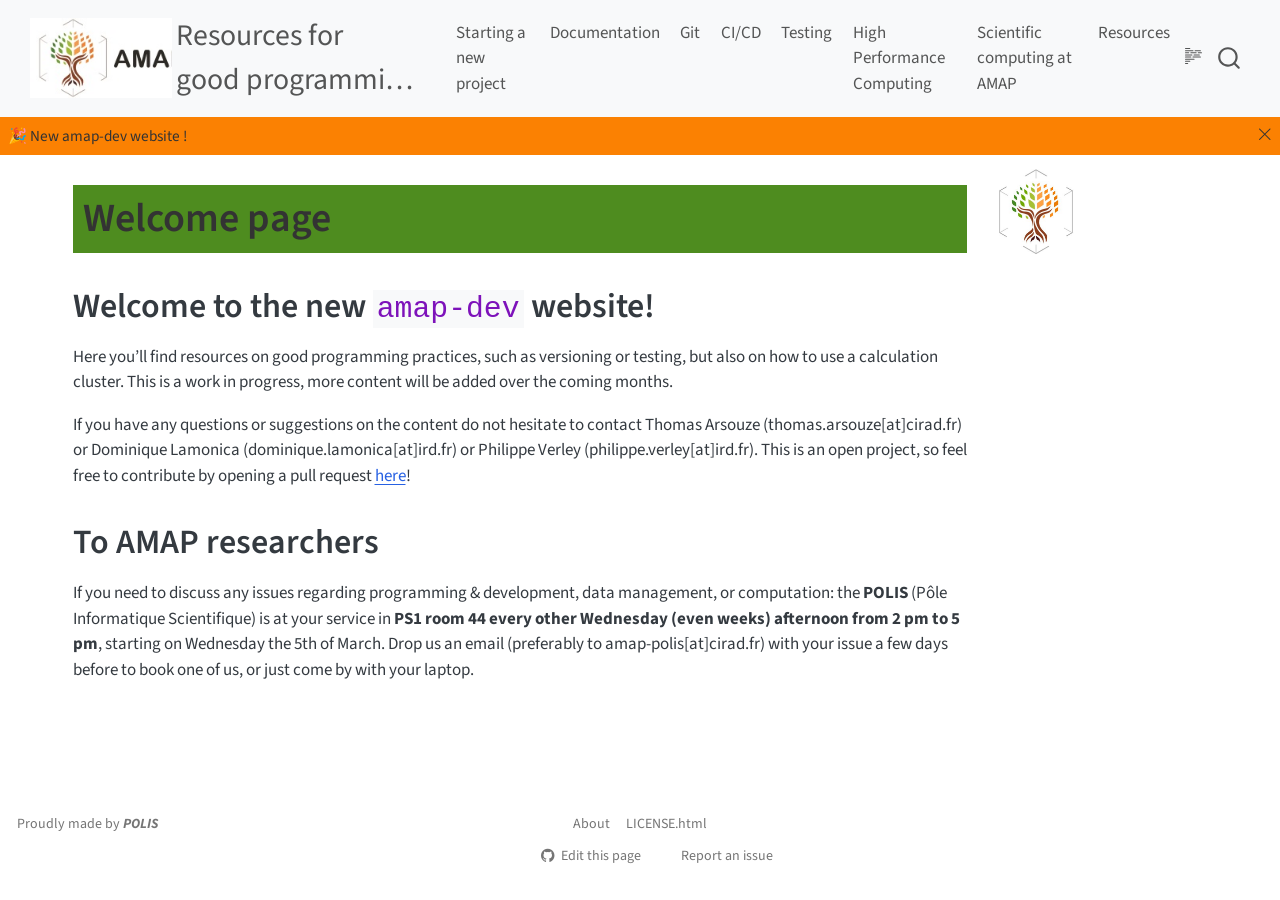
==== commit 15475326: "Built site for gh-pages" ====
--- a/index.html
+++ b/index.html
@@ -115,7 +115,7 @@
   </li>  
   <li class="nav-item">
     <a class="nav-link" href="./src/hpc.html"> 
-<span class="menu-text">HPC</span></a>
+<span class="menu-text">High Performance Computing</span></a>
   </li>  
   <li class="nav-item">
     <a class="nav-link" href="./src/amap.html"> 
